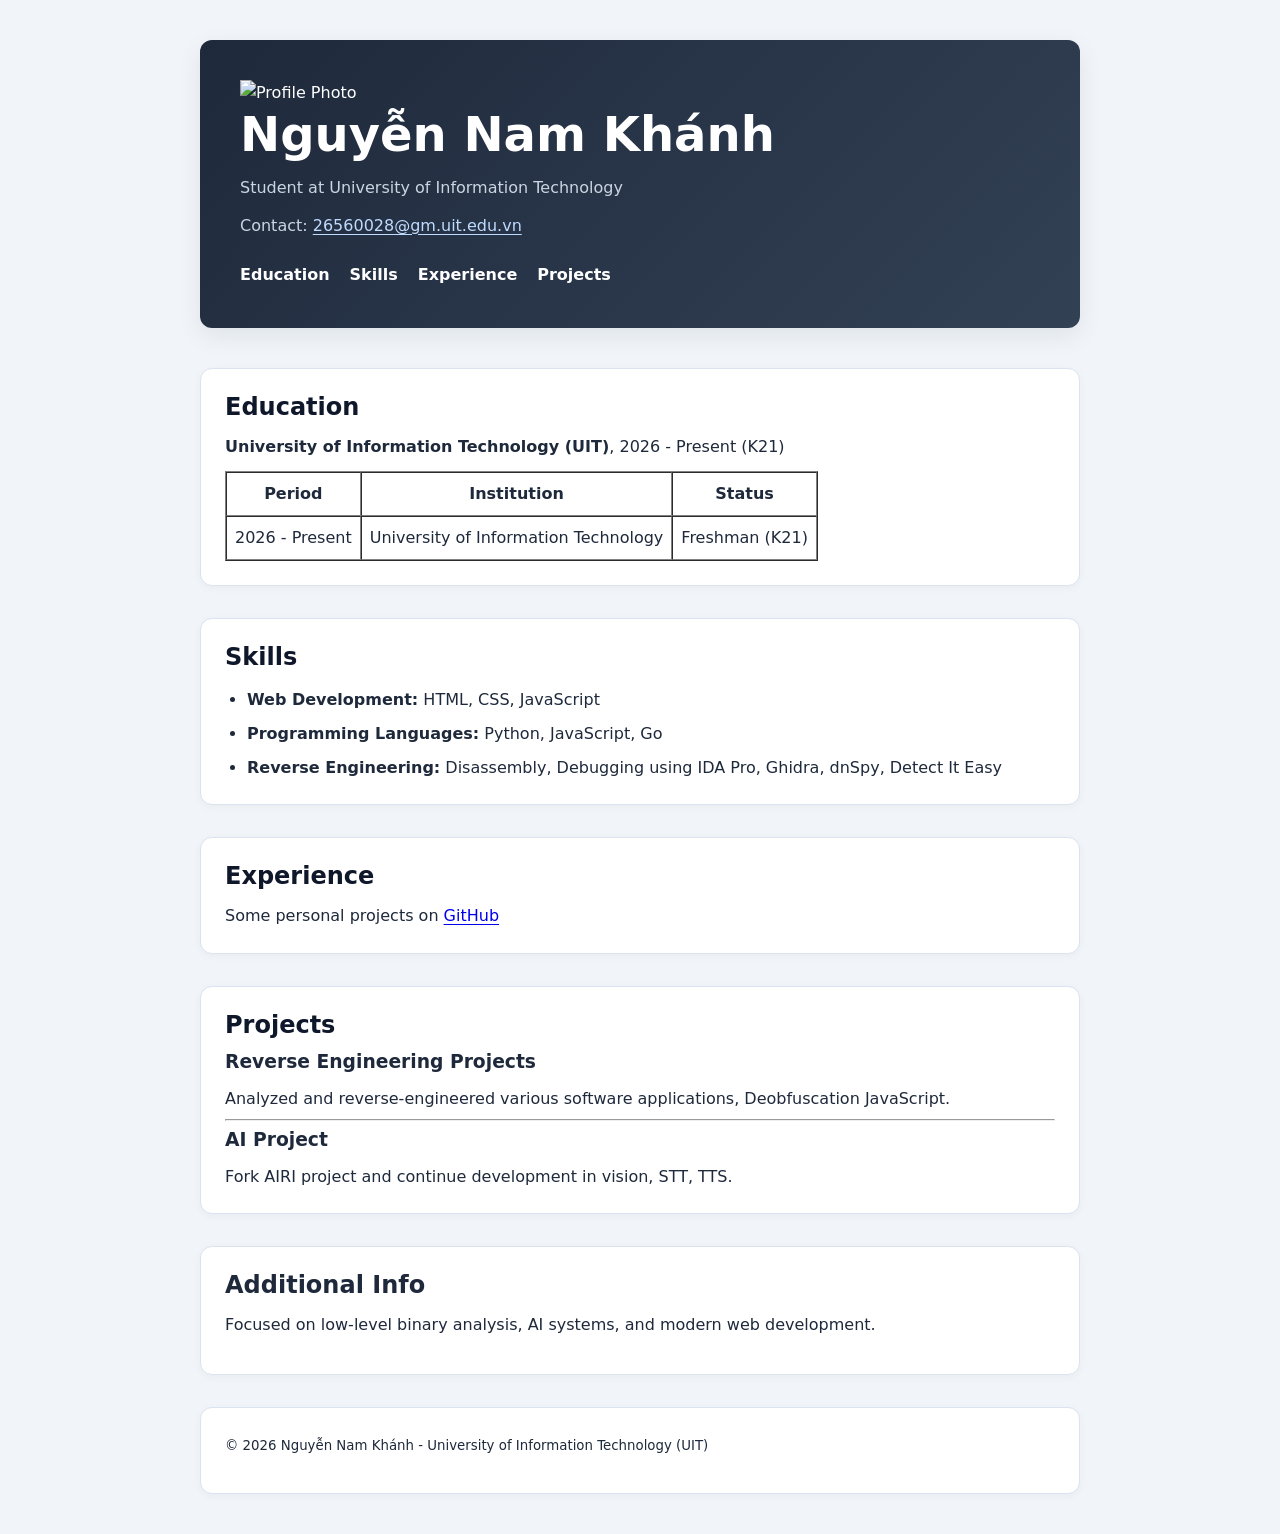
==== cv.html @ cf7a887e "add cv n css" ====
<!DOCTYPE html>
<html lang="en">
<head>
    <meta charset="UTF-8">
    <meta name="viewport" content="width=device-width, initial-scale=1.0">
    <title>Nguyễn Nam Khánh - CV</title>
    <link rel="icon" href="https://uit.edu.vn/favicon.ico">
    <link rel="stylesheet" href="style.css">
</head>
<body>
    <header>
        <img src="https://uit.edu.vn/favicon.ico" alt="Profile Photo" width="80" class="profile-img">
        <h1>Nguyễn Nam Khánh</h1>
        <p>Student at University of Information Technology</p>
        <p>Contact: <a href="mailto:26560028@gm.uit.edu.vn">26560028@gm.uit.edu.vn</a></p>
        <nav>
            <a href="#education">Education</a>
            <a href="#skills">Skills</a>
            <a href="#experience">Experience</a>
            <a href="#projects">Projects</a>
        </nav>
    </header>

    <main>
        <section id="education" class="card">
            <h2>Education</h2>
            <p><strong>University of Information Technology (UIT)</strong>, 2026 - Present (K21)</p>
            <table border="1" cellpadding="8" cellspacing="0">
                <thead>
                    <tr>
                        <th>Period</th>
                        <th>Institution</th>
                        <th>Status</th>
                    </tr>
                </thead>
                <tbody>
                    <tr>
                        <td>2026 - Present</td>
                        <td>University of Information Technology</td>
                        <td>Freshman (K21)</td>
                    </tr>
                </tbody>
            </table>
        </section>

        <section id="skills" class="card">
            <h2>Skills</h2>
            <ul>
                <li><strong>Web Development:</strong> HTML, CSS, JavaScript</li>
                <li><strong>Programming Languages:</strong> Python, JavaScript, Go</li>
                <li><strong>Reverse Engineering:</strong> Disassembly, Debugging using IDA Pro, Ghidra, dnSpy, Detect It Easy</li>
            </ul>
        </section>

        <section id="experience" class="card">
            <h2>Experience</h2>
            <p>Some personal projects on <a href="https://github.com/tieukhanhpro99" target="_blank">GitHub</a></p>
        </section>

        <section id="projects" class="card">
            <h2>Projects</h2>
            <article>
                <h3>Reverse Engineering Projects</h3>
                <p>Analyzed and reverse-engineered various software applications, Deobfuscation JavaScript.</p>
            </article>
            <hr>
            <article>
                <h3>AI Project</h3>
                <p>Fork AIRI project and continue development in vision, STT, TTS.</p>
            </article>
        </section>

        <aside class="card">
            <h2>Additional Info</h2>
            <p>Focused on low-level binary analysis, AI systems, and modern web development.</p>
        </aside>


    <footer class="card">
        <p><small>&copy; 2026 Nguyễn Nam Khánh - University of Information Technology (UIT)</small></p>
    </footer>
</body>
</html>
---- style.css ----
:root {
    color-scheme: light;
    font-family: system-ui, -apple-system, BlinkMacSystemFont, "Segoe UI", sans-serif;
    color: #1e293b;
    background: #f1f5f9;

    --color-primary: #2563eb;
    --color-primary-dark: #1d4ed8;
    --color-surface: #ffffff;
    --color-border: #dbe3ee;
    --radius: 12px;
    --shadow: 0 8px 24px rgb(15 23 42 / 8%);
}

* {
    box-sizing: border-box;
}

body {
    max-width: 960px;
    min-height: 100vh;
    margin: 0 auto;
    padding: clamp(16px, 4vw, 40px);
    line-height: 1.6;
}

h1,
h2,
h3 {
    line-height: 1.2;
}

h1 {
    margin: 0 0 12px;
    font-size: clamp(2rem, 5vw, 3rem);
}

h2,
h3 {
    margin: 0 0 12px;
}

p {
    margin: 0 0 12px;
}

header {
    padding: clamp(24px, 5vw, 40px);
    color: #ffffff;
    background: linear-gradient(135deg, #1e293b, #334155);
    border-radius: var(--radius);
    box-shadow: var(--shadow);
}

header p {
    color: #cbd5e1;
}

header a {
    color: #bfdbfe;
}

nav {
    display: flex;
    flex-wrap: wrap;
    gap: 8px 20px;
    margin-top: 24px;
}

nav a {
    color: #ffffff;
    font-weight: 600;
    text-decoration: none;
    transition: color 180ms ease;
}

a {
    text-underline-offset: 3px;
}

a:hover,
nav a:hover {
    color: #93c5fd;
}

a:focus-visible,
button:focus-visible {
    outline: 3px solid #60a5fa;
    outline-offset: 3px;
}

main {
    display: grid;
    gap: 16px;
    margin-top: 24px;
}

section,
.card {
    padding: 24px;
    background: var(--color-surface);
    border: 1px solid var(--color-border);
    border-radius: var(--radius);
    box-shadow: 0 2px 8px rgb(15 23 42 / 4%);
}

section h2 {
    color: #0f172a;
}

section p:last-child,
section ul:last-child {
    margin-bottom: 0;
}

ul {
    padding-left: 22px;
}

li + li {
    margin-top: 8px;
}

.card {
    margin-top: 16px;
    transition: box-shadow 180ms ease, transform 180ms ease;
}

.card:hover {
    box-shadow: var(--shadow);
    transform: translateY(-3px);
}

.btn {
    display: inline-flex;
    align-items: center;
    justify-content: center;
    padding: 10px 16px;
    color: #ffffff;
    font: inherit;
    font-weight: 600;
    background: var(--color-primary);
    border: 0;
    border-radius: 8px;
    cursor: pointer;
    transition: background-color 180ms ease, transform 180ms ease;
}

.btn:hover {
    background: var(--color-primary-dark);
    transform: translateY(-1px);
}

.block-demo {
    margin-bottom: 8px;
    padding: 10px 12px;
    background: #e2e8f0;
    border: 1px solid #94a3b8;
    border-radius: 6px;
}

.inline-demo {
    padding: 2px 6px;
    background: #fef3c7;
    border: 1px solid #f59e0b;
    border-radius: 4px;
}

@media (max-width: 520px) {
    body {
        padding: 16px;
    }

    section,
    .card {
        padding: 18px;
    }
}

@media (prefers-reduced-motion: reduce) {
    *,
    *::before,
    *::after {
        scroll-behavior: auto !important;
        transition-duration: 0.01ms !important;
    }
}
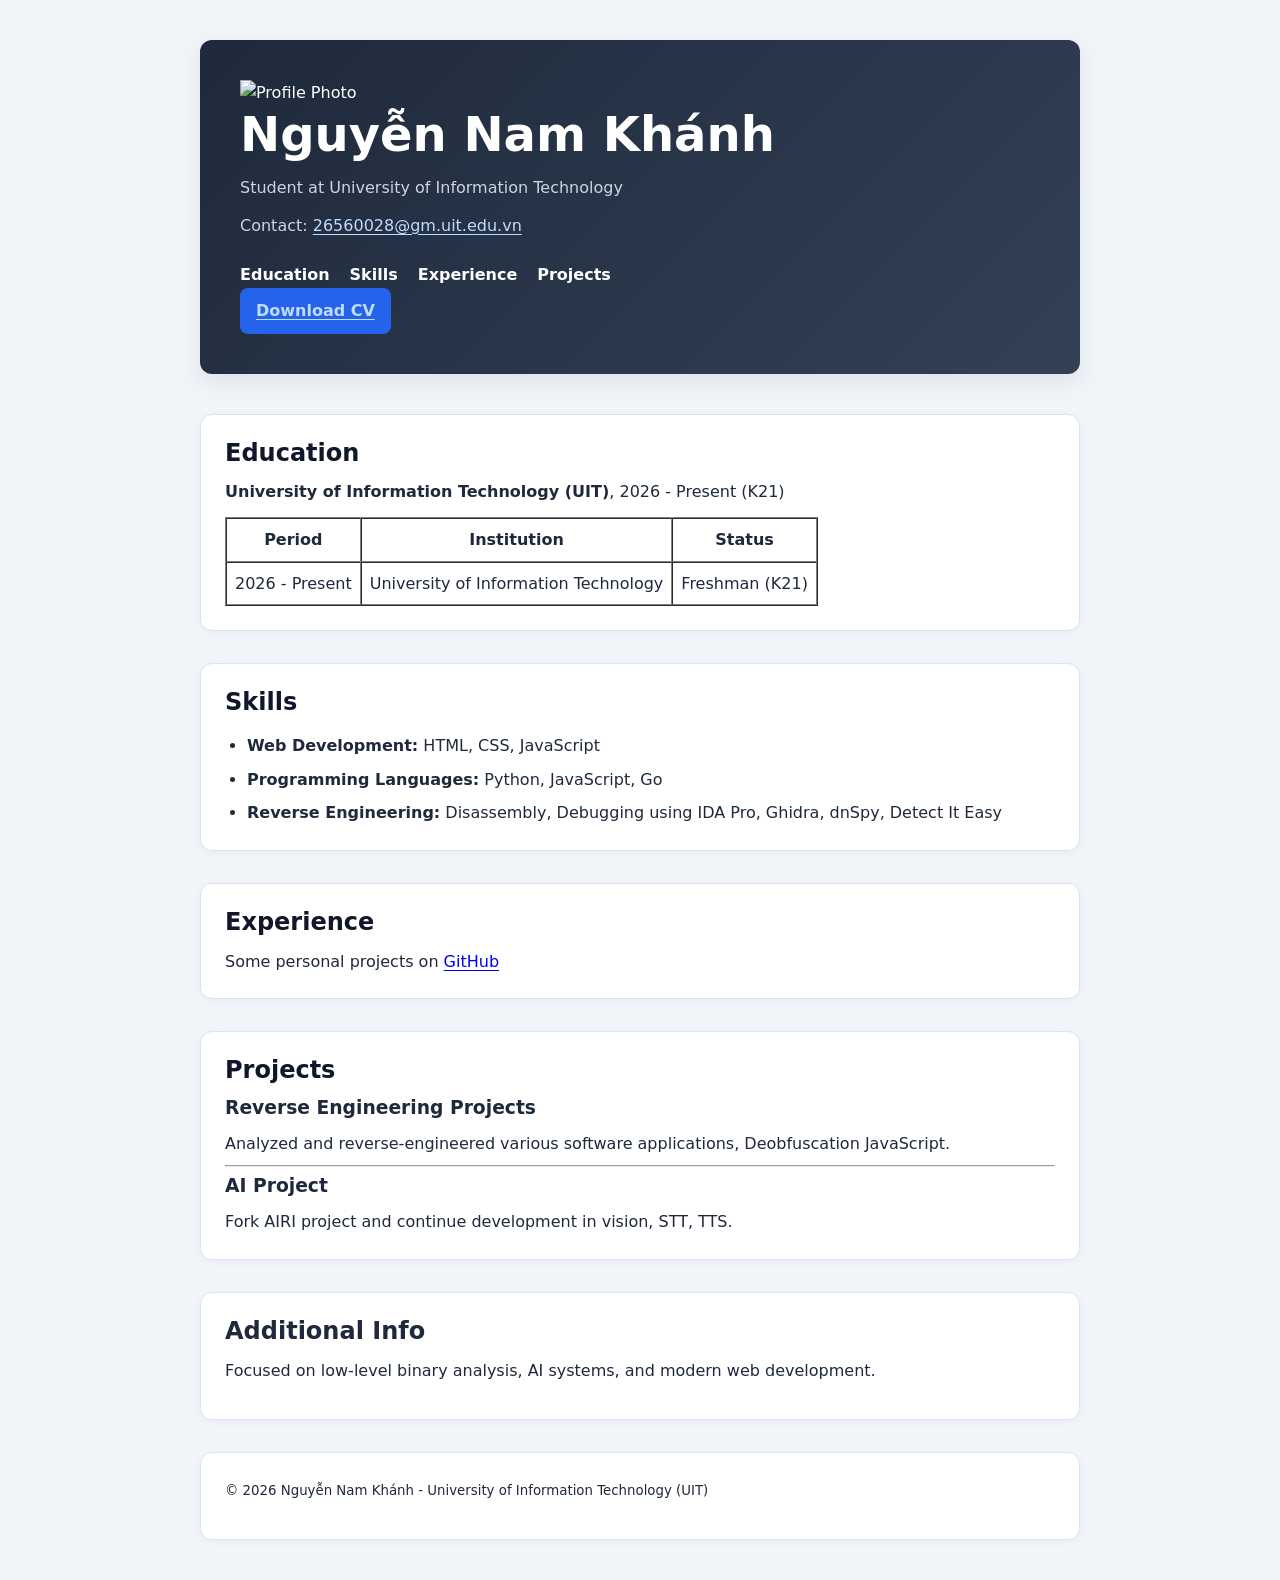
==== commit 390ad7b4: "trigger github pages" ====
--- a/cv.html
+++ b/cv.html
@@ -19,6 +19,7 @@
             <a href="#experience">Experience</a>
             <a href="#projects">Projects</a>
         </nav>
+        <button class="btn"><a href="cv.html" target="_blank">Download CV</a></button>
     </header>
 
     <main>
